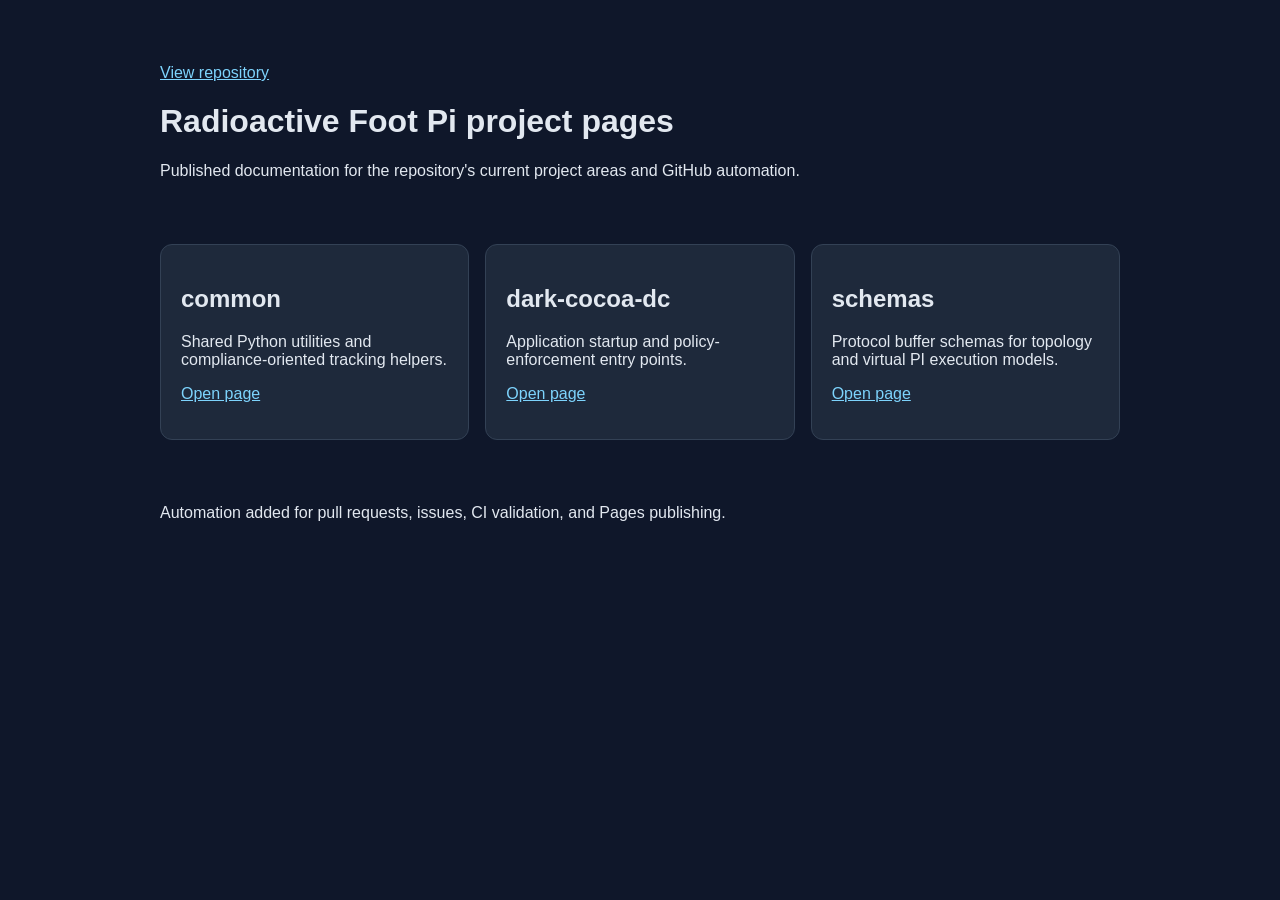
==== docs/index.html @ d81a7fb3 "Add GitHub templates workflows and pages Co-authored-by: mbk-darkcocoa <326746833+mbk-darkcocoa@user" ====
<!DOCTYPE html>
<html lang="en">
<head>
  <meta charset="utf-8">
  <meta name="viewport" content="width=device-width, initial-scale=1">
  <title>Radioactive Foot Pi Projects</title>
  <link rel="stylesheet" href="assets/style.css">
</head>
<body>
  <header>
    <p><a href="https://github.com/mbk-darkcocoa/Radioactive_Foot_pi">View repository</a></p>
    <h1>Radioactive Foot Pi project pages</h1>
    <p>Published documentation for the repository's current project areas and GitHub automation.</p>
  </header>
  <main>
    <section class="card-grid">
      <article class="card">
        <h2>common</h2>
        <p>Shared Python utilities and compliance-oriented tracking helpers.</p>
        <p><a href="projects/common.html">Open page</a></p>
      </article>
      <article class="card">
        <h2>dark-cocoa-dc</h2>
        <p>Application startup and policy-enforcement entry points.</p>
        <p><a href="projects/dark-cocoa-dc.html">Open page</a></p>
      </article>
      <article class="card">
        <h2>schemas</h2>
        <p>Protocol buffer schemas for topology and virtual PI execution models.</p>
        <p><a href="projects/schemas.html">Open page</a></p>
      </article>
    </section>
  </main>
  <footer>
    <p>Automation added for pull requests, issues, CI validation, and Pages publishing.</p>
  </footer>
</body>
</html>
---- docs/assets/style.css ----
body {
  margin: 0;
  font-family: Arial, sans-serif;
  background: #0f172a;
  color: #e2e8f0;
}

a {
  color: #7dd3fc;
}

header,
main,
footer {
  max-width: 960px;
  margin: 0 auto;
  padding: 24px;
}

header {
  padding-top: 48px;
}

.card-grid {
  display: grid;
  gap: 16px;
  grid-template-columns: repeat(auto-fit, minmax(220px, 1fr));
}

.card {
  background: #1e293b;
  border: 1px solid #334155;
  border-radius: 12px;
  padding: 20px;
}

code {
  background: #020617;
  border-radius: 4px;
  padding: 2px 6px;
}

ul {
  padding-left: 20px;
}
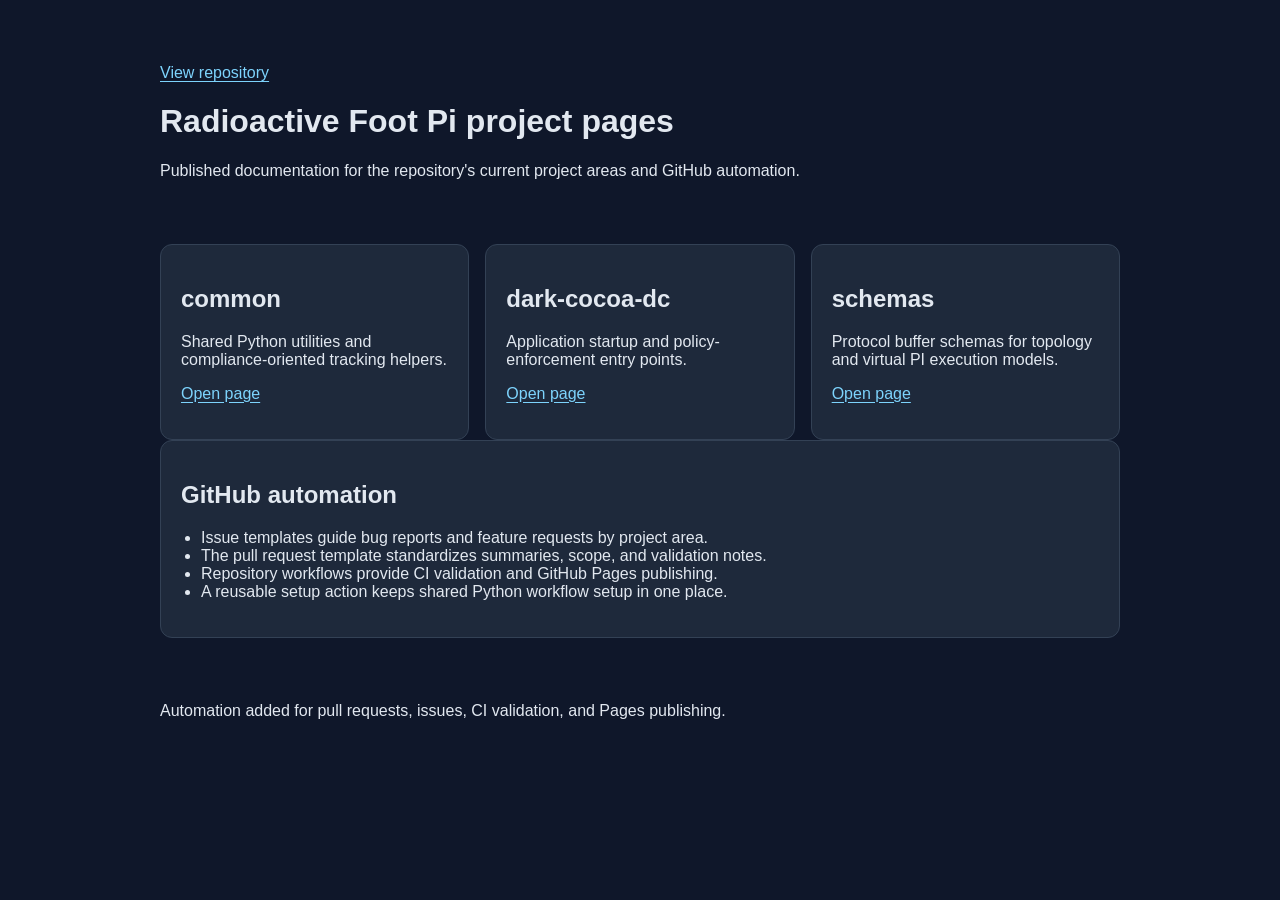
==== commit 2c9e4f2a: "Broaden pages sync and docs coverage Co-authored-by: mbk-darkcocoa <326746833+mbk-darkcocoa@users.no" ====
--- a/docs/index.html
+++ b/docs/index.html
@@ -30,6 +30,15 @@
         <p><a href="projects/schemas.html">Open page</a></p>
       </article>
     </section>
+    <section class="card" aria-labelledby="automation-heading">
+      <h2 id="automation-heading">GitHub automation</h2>
+      <ul>
+        <li>Issue templates guide bug reports and feature requests by project area.</li>
+        <li>The pull request template standardizes summaries, scope, and validation notes.</li>
+        <li>Repository workflows provide CI validation and GitHub Pages publishing.</li>
+        <li>A reusable setup action keeps shared Python workflow setup in one place.</li>
+      </ul>
+    </section>
   </main>
   <footer>
     <p>Automation added for pull requests, issues, CI validation, and Pages publishing.</p>
--- a/docs/assets/style.css
+++ b/docs/assets/style.css
@@ -7,6 +7,18 @@
 
 a {
   color: #7dd3fc;
+  text-decoration: underline;
+  text-underline-offset: 0.2em;
+}
+
+a:hover,
+a:focus {
+  color: #facc15;
+}
+
+a:focus {
+  outline: 2px solid #f8fafc;
+  outline-offset: 2px;
 }
 
 header,
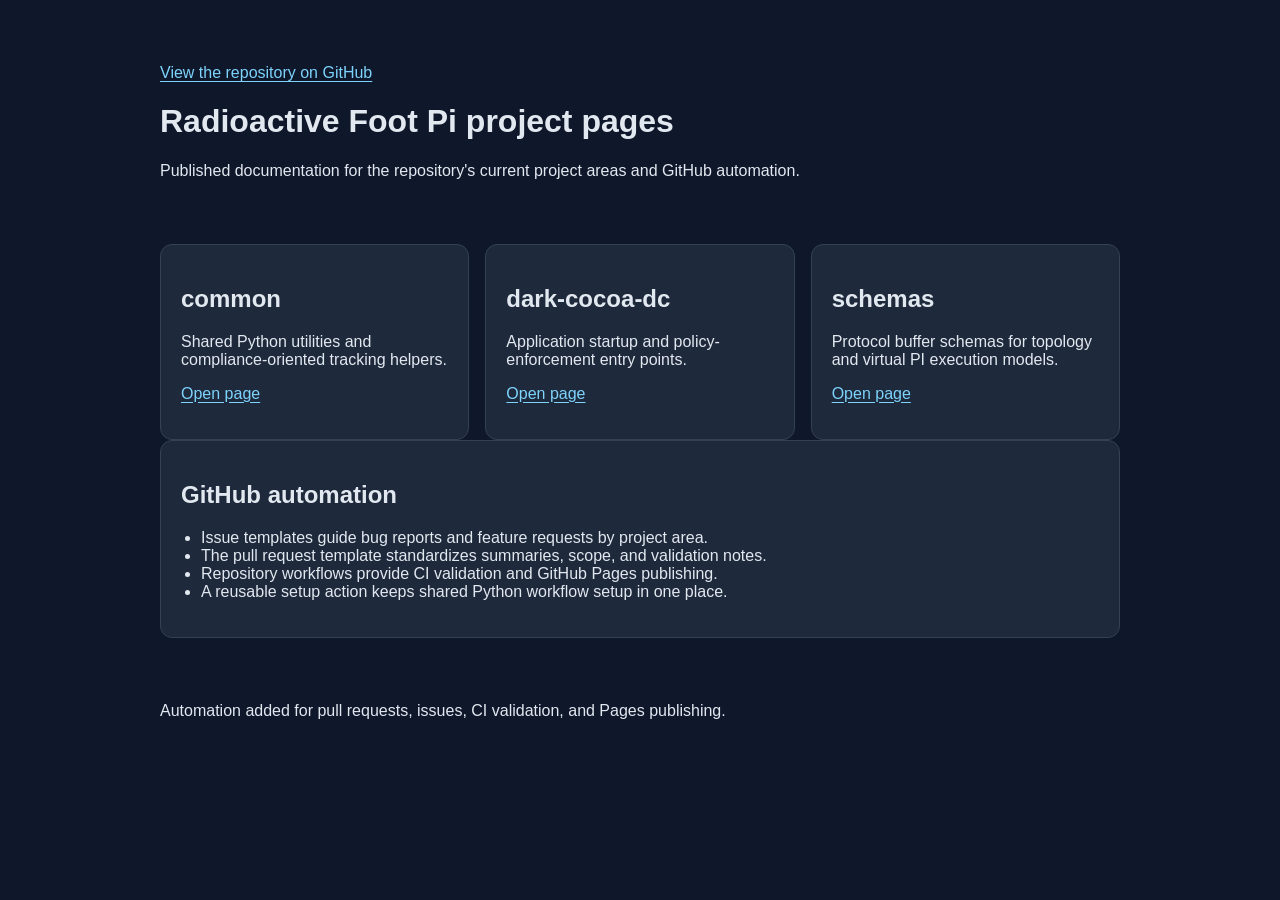
==== commit 275757a2: "Trim pages trigger and clarify GitHub link Co-authored-by: mbk-darkcocoa <326746833+mbk-darkcocoa@us" ====
--- a/docs/index.html
+++ b/docs/index.html
@@ -8,7 +8,7 @@
 </head>
 <body>
   <header>
-    <p><a href="https://github.com/mbk-darkcocoa/Radioactive_Foot_pi">View repository</a></p>
+    <p><a href="https://github.com/mbk-darkcocoa/Radioactive_Foot_pi">View the repository on GitHub</a></p>
     <h1>Radioactive Foot Pi project pages</h1>
     <p>Published documentation for the repository's current project areas and GitHub automation.</p>
   </header>
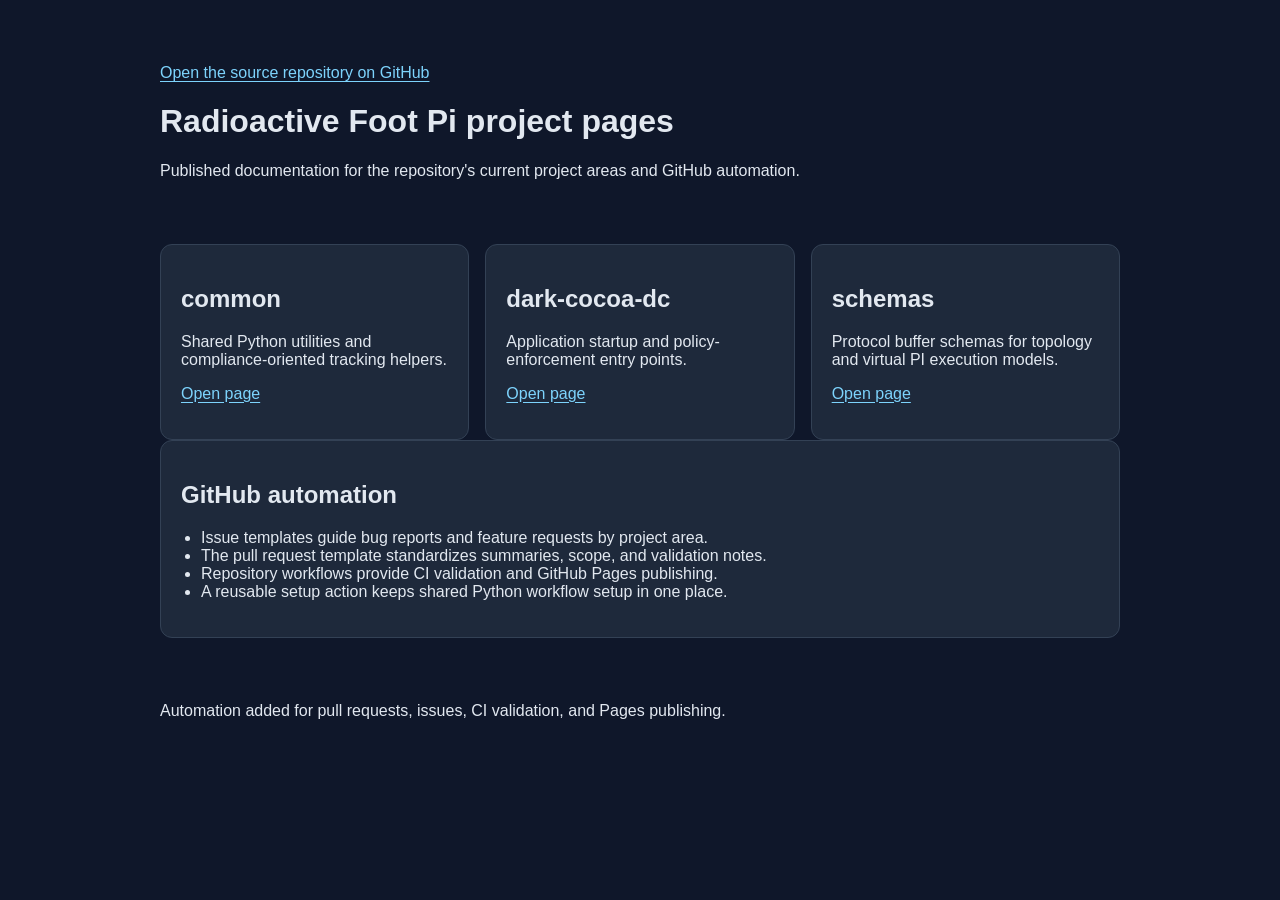
==== commit 2583c872: "Always publish pages from main Co-authored-by: mbk-darkcocoa <326746833+mbk-darkcocoa@users.noreply." ====
--- a/docs/index.html
+++ b/docs/index.html
@@ -8,7 +8,7 @@
 </head>
 <body>
   <header>
-    <p><a href="https://github.com/mbk-darkcocoa/Radioactive_Foot_pi">View the repository on GitHub</a></p>
+    <p><a href="https://github.com/mbk-darkcocoa/Radioactive_Foot_pi">Open the source repository on GitHub</a></p>
     <h1>Radioactive Foot Pi project pages</h1>
     <p>Published documentation for the repository's current project areas and GitHub automation.</p>
   </header>
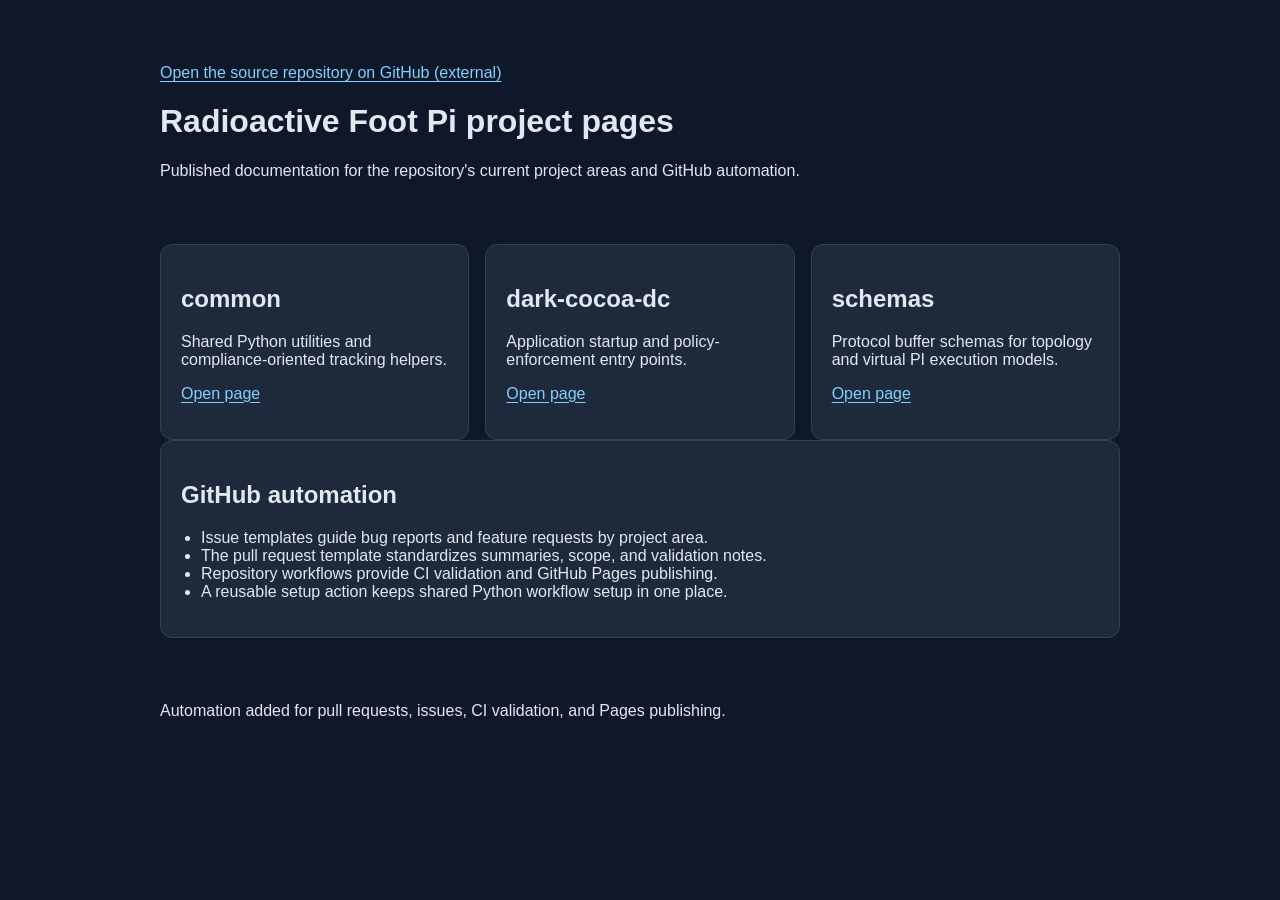
==== commit 72ffd6cc: "Harden proto loop and external link label Co-authored-by: mbk-darkcocoa <326746833+mbk-darkcocoa@use" ====
--- a/docs/index.html
+++ b/docs/index.html
@@ -8,7 +8,7 @@
 </head>
 <body>
   <header>
-    <p><a href="https://github.com/mbk-darkcocoa/Radioactive_Foot_pi">Open the source repository on GitHub</a></p>
+    <p><a href="https://github.com/mbk-darkcocoa/Radioactive_Foot_pi" aria-label="Open the source repository on GitHub in a separate site context">Open the source repository on GitHub (external)</a></p>
     <h1>Radioactive Foot Pi project pages</h1>
     <p>Published documentation for the repository's current project areas and GitHub automation.</p>
   </header>
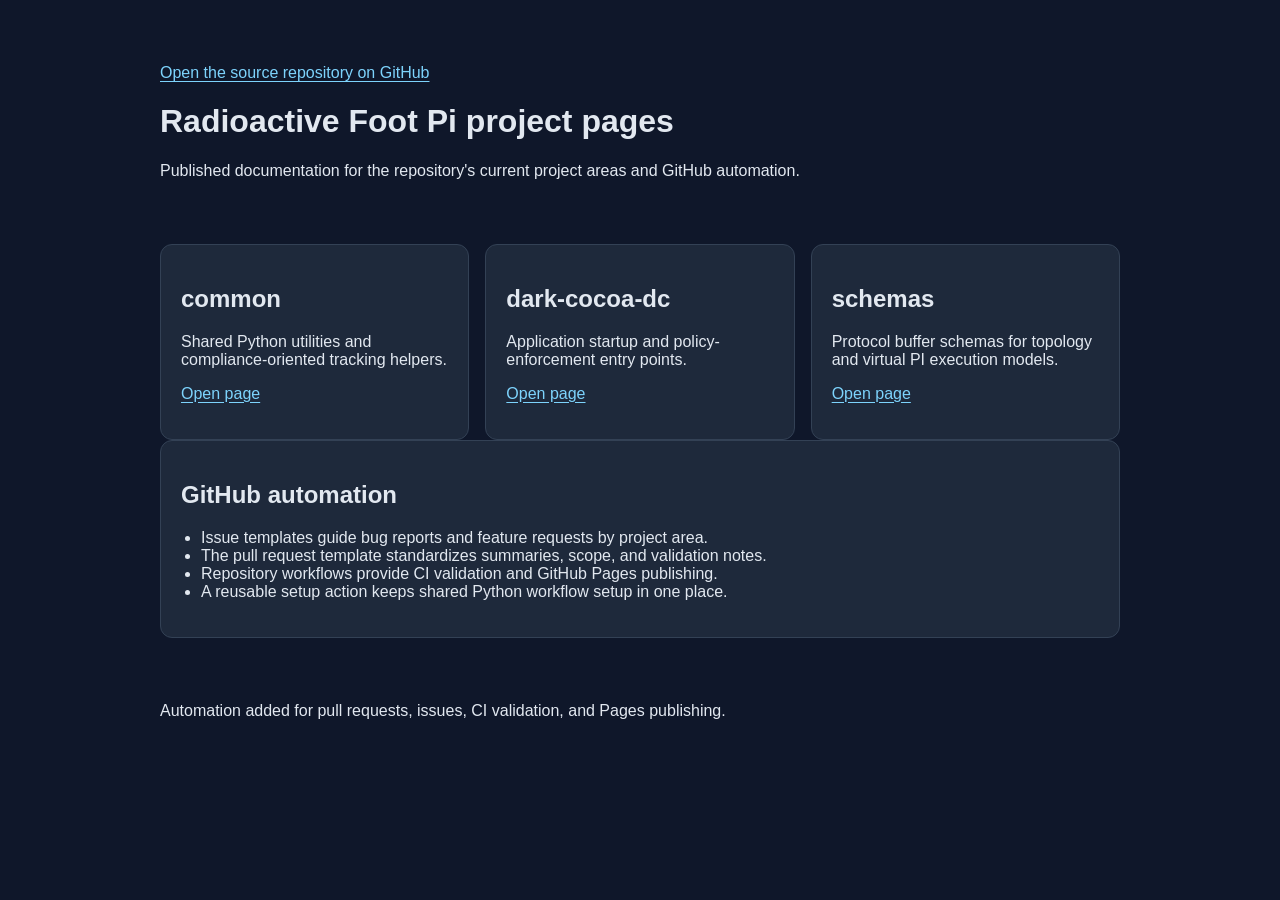
==== commit 2918840f: "Polish repository landing page links Co-authored-by: mbk-darkcocoa <326746833+mbk-darkcocoa@users.no" ====
--- a/docs/index.html
+++ b/docs/index.html
@@ -8,7 +8,7 @@
 </head>
 <body>
   <header>
-    <p><a href="https://github.com/mbk-darkcocoa/Radioactive_Foot_pi" aria-label="Open the source repository on GitHub in a separate site context">Open the source repository on GitHub (external)</a></p>
+    <p><a href="https://github.com/mbk-darkcocoa/Radioactive_Foot_pi">Open the source repository on GitHub</a></p>
     <h1>Radioactive Foot Pi project pages</h1>
     <p>Published documentation for the repository's current project areas and GitHub automation.</p>
   </header>
--- a/docs/assets/style.css
+++ b/docs/assets/style.css
@@ -13,7 +13,7 @@
 
 a:hover,
 a:focus {
-  color: #facc15;
+  color: #fde68a;
 }
 
 a:focus {
